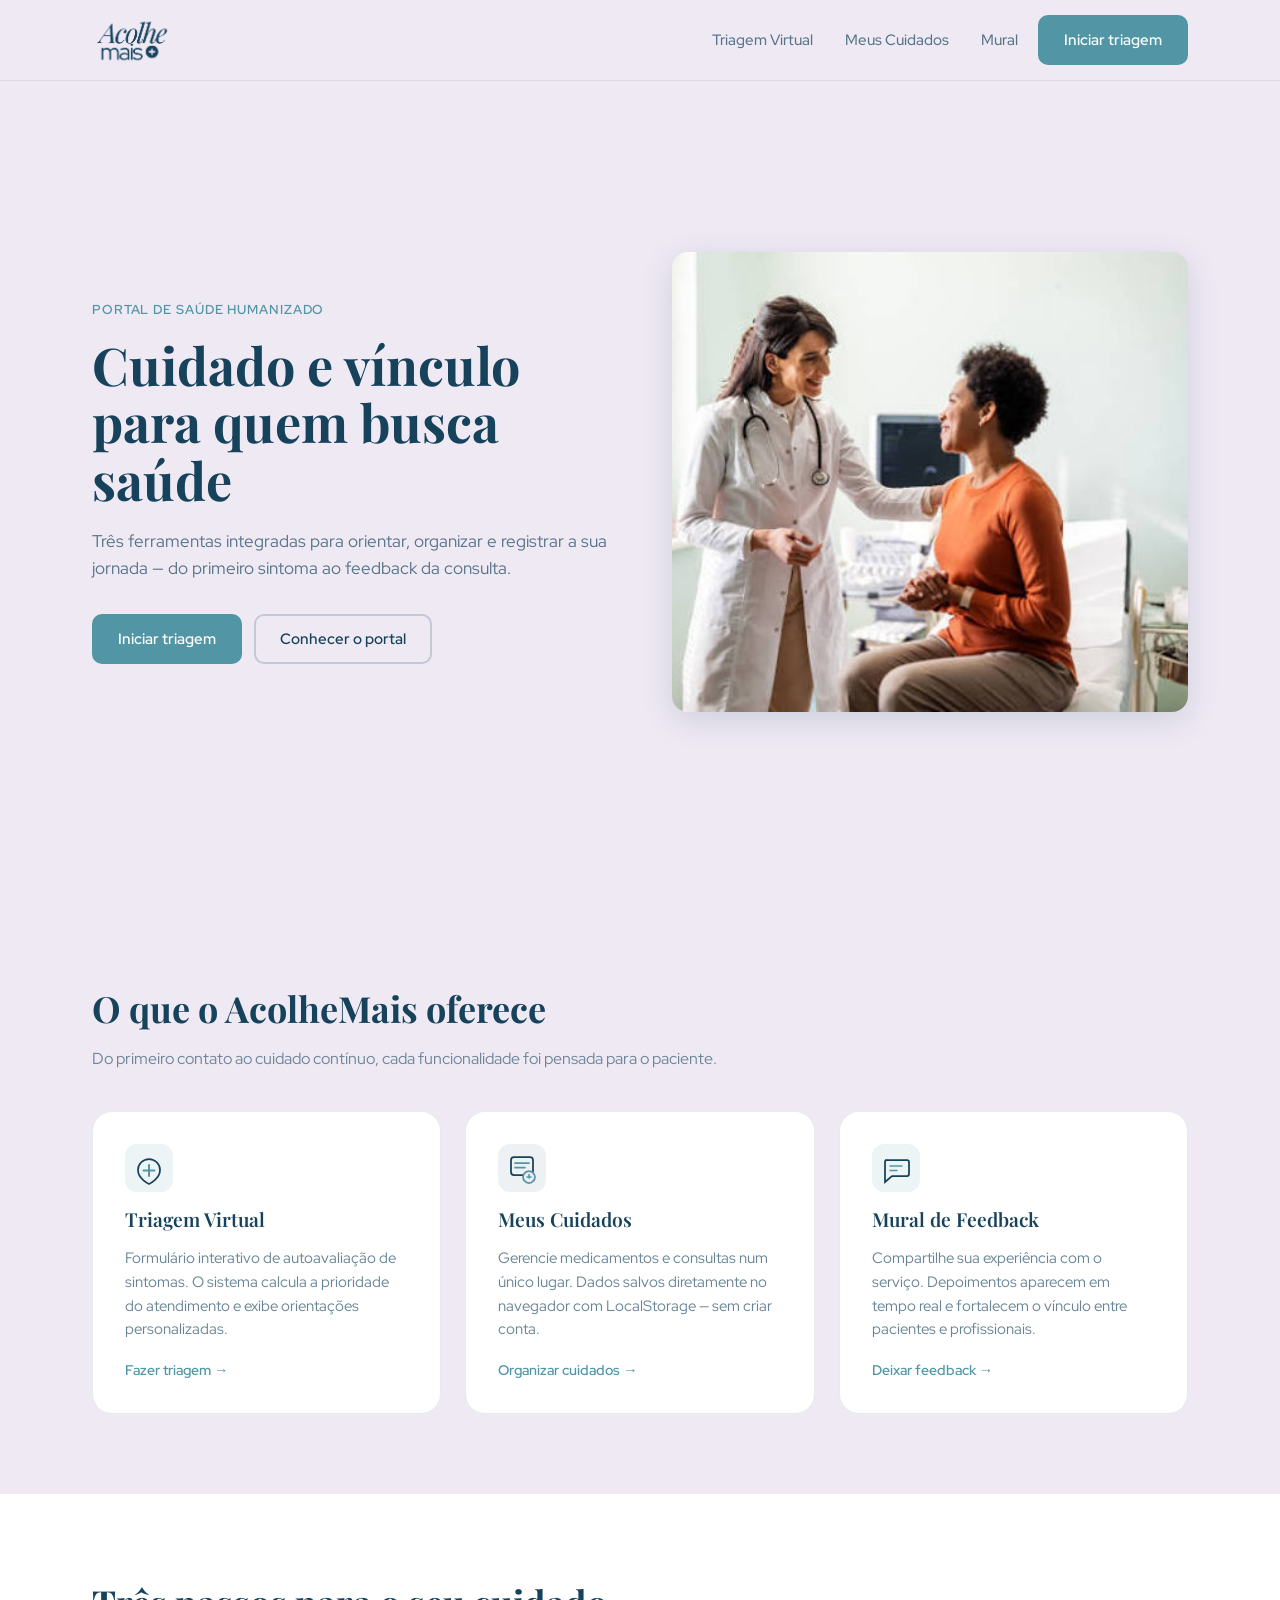
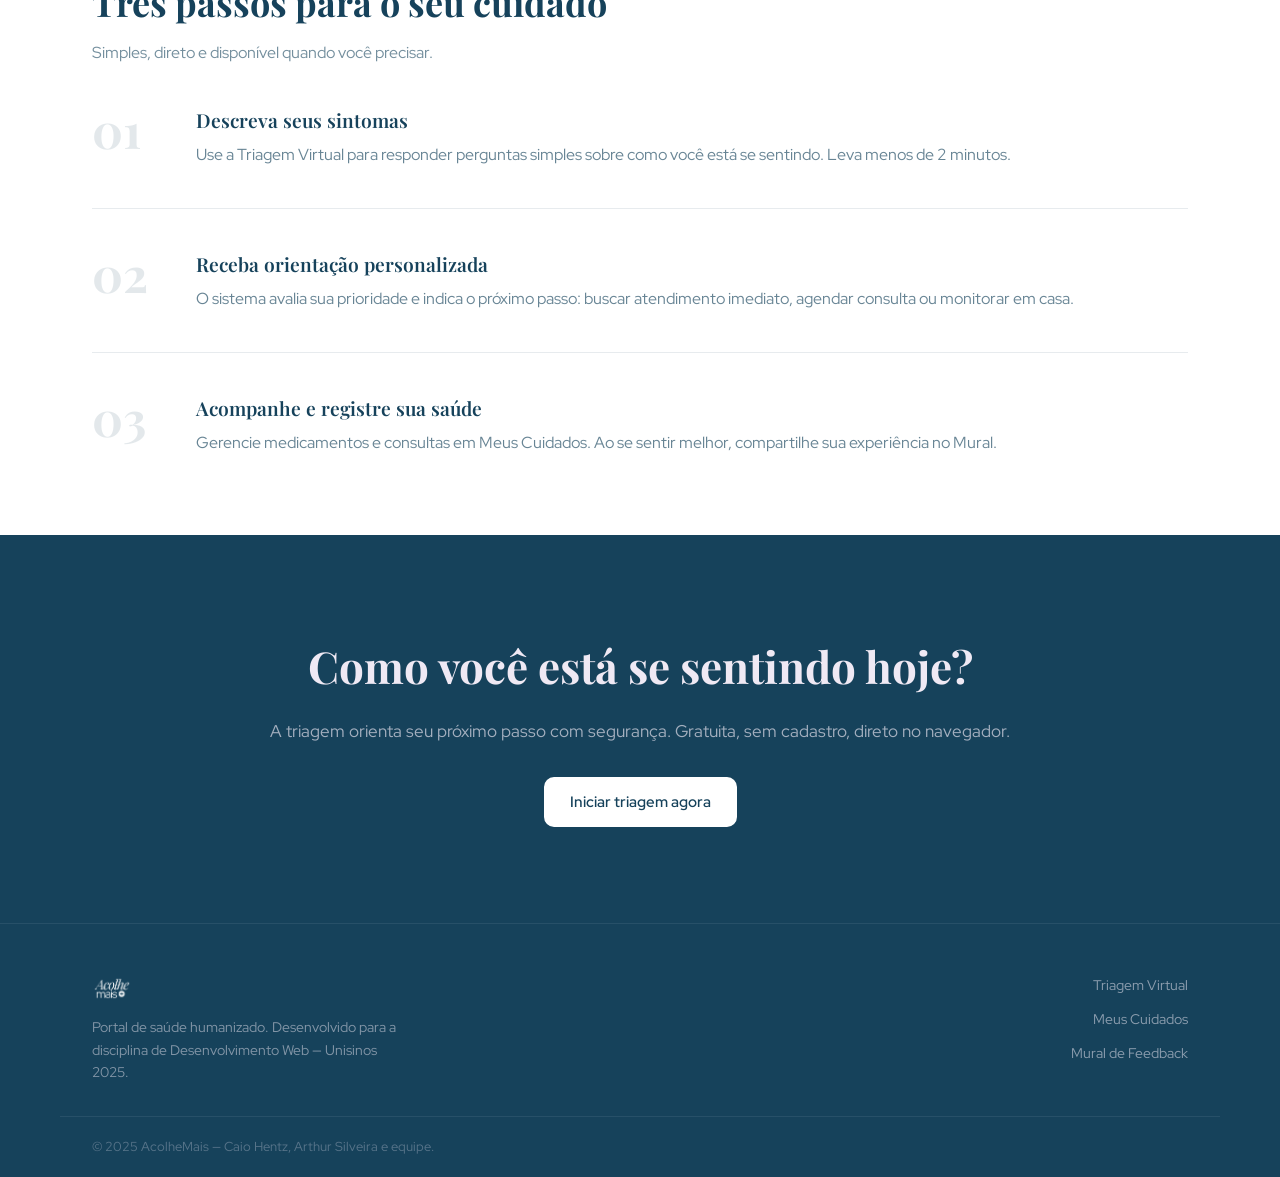
==== AcolheMais/index.html @ adf82b6c "Cria homepage e base UI do AcolheMais - index.html: hero com foto, seção de serviços, passos e CTA -" ====
<!DOCTYPE html>
<html lang="pt-BR">
<head>
  <meta charset="UTF-8">
  <meta name="viewport" content="width=device-width, initial-scale=1.0">
  <title>AcolheMais — Cuidado e Vínculo em Saúde</title>
  <meta name="description" content="Portal de saúde humanizado com triagem virtual, gestão de medicamentos e espaço de feedback.">
  <link rel="preconnect" href="https://fonts.googleapis.com">
  <link rel="preconnect" href="https://fonts.gstatic.com" crossorigin>
  <link href="https://fonts.googleapis.com/css2?family=Playfair+Display:wght@400;600;700&family=Red+Hat+Display:wght@400;500;600&display=swap" rel="stylesheet">
  <link rel="stylesheet" href="css/style.css">
</head>
<body>

  <header class="site-header">
    <nav class="nav">
      <a href="index.html" class="nav-logo">
        <img src="logo.png" alt="AcolheMais" class="logo-img">
      </a>
      <button class="nav-toggle" id="nav-toggle" aria-expanded="false" aria-label="Abrir menu">
        <span></span>
        <span></span>
        <span></span>
      </button>
      <ul class="nav-links" id="nav-menu">
        <li><a href="triagem.html">Triagem Virtual</a></li>
        <li><a href="cuidados.html">Meus Cuidados</a></li>
        <li><a href="feedback.html">Mural</a></li>
        <li><a href="triagem.html" class="btn btn-primary">Iniciar triagem</a></li>
      </ul>
    </nav>
  </header>

  <main>

    <section class="hero">
      <div class="container hero-inner">
        <div class="hero-copy">
          <p class="hero-tag">Portal de Saúde Humanizado</p>
          <h1>Cuidado e vínculo para quem busca saúde</h1>
          <p class="hero-lead">Três ferramentas integradas para orientar, organizar e registrar a sua jornada — do primeiro sintoma ao feedback da consulta.</p>
          <div class="hero-actions">
            <a href="triagem.html" class="btn btn-primary">Iniciar triagem</a>
            <a href="#servicos" class="btn btn-secundario">Conhecer o portal</a>
          </div>
        </div>
        <div class="hero-visual">
          <img src="stock_images/images-2.jpeg" alt="Médica atendendo paciente com atenção e cuidado" class="hero-foto">
        </div>
      </div>
    </section>

    <section class="secao servicos" id="servicos">
      <div class="container">
        <h2>O que o AcolheMais oferece</h2>
        <p class="secao-lead">Do primeiro contato ao cuidado contínuo, cada funcionalidade foi pensada para o paciente.</p>
        <ul class="cards-grid">

          <li class="card">
            <div class="card-icone">
              <svg viewBox="0 0 48 48" fill="none">
                <rect width="48" height="48" rx="12" fill="#5296A5" fill-opacity="0.1"/>
                <path d="M24 15 C18 15 13 20 13 26 C13 35 24 40 24 40 C24 40 35 35 35 26 C35 20 30 15 24 15Z" stroke="#16425B" stroke-width="1.75"/>
                <line x1="24" y1="21" x2="24" y2="32" stroke="#5296A5" stroke-width="2" stroke-linecap="round"/>
                <line x1="18.5" y1="26.5" x2="29.5" y2="26.5" stroke="#5296A5" stroke-width="2" stroke-linecap="round"/>
              </svg>
            </div>
            <h3>Triagem Virtual</h3>
            <p>Formulário interativo de autoavaliação de sintomas. O sistema calcula a prioridade do atendimento e exibe orientações personalizadas.</p>
            <a href="triagem.html" class="card-link">Fazer triagem →</a>
          </li>

          <li class="card">
            <div class="card-icone">
              <svg viewBox="0 0 48 48" fill="none">
                <rect width="48" height="48" rx="12" fill="#16425B" fill-opacity="0.07"/>
                <rect x="13" y="13" width="22" height="18" rx="3" stroke="#16425B" stroke-width="1.75"/>
                <line x1="17" y1="19" x2="31" y2="19" stroke="#5296A5" stroke-width="1.75" stroke-linecap="round"/>
                <line x1="17" y1="23.5" x2="27" y2="23.5" stroke="#5296A5" stroke-width="1.75" stroke-linecap="round"/>
                <circle cx="31" cy="33" r="6" fill="#EFE9F4" stroke="#5296A5" stroke-width="1.75"/>
                <line x1="31" y1="30.5" x2="31" y2="34" stroke="#5296A5" stroke-width="1.5" stroke-linecap="round"/>
                <line x1="29" y1="33" x2="33" y2="33" stroke="#5296A5" stroke-width="1.5" stroke-linecap="round"/>
              </svg>
            </div>
            <h3>Meus Cuidados</h3>
            <p>Gerencie medicamentos e consultas num único lugar. Dados salvos diretamente no navegador com LocalStorage — sem criar conta.</p>
            <a href="cuidados.html" class="card-link">Organizar cuidados →</a>
          </li>

          <li class="card">
            <div class="card-icone">
              <svg viewBox="0 0 48 48" fill="none">
                <rect width="48" height="48" rx="12" fill="#5296A5" fill-opacity="0.1"/>
                <path d="M13 16 H35 A2 2 0 0 1 37 18 V30 A2 2 0 0 1 35 32 H20 L13 38 V18 A2 2 0 0 1 15 16Z" stroke="#16425B" stroke-width="1.75"/>
                <line x1="18" y1="22" x2="30" y2="22" stroke="#5296A5" stroke-width="1.5" stroke-linecap="round"/>
                <line x1="18" y1="26.5" x2="25" y2="26.5" stroke="#5296A5" stroke-width="1.5" stroke-linecap="round"/>
              </svg>
            </div>
            <h3>Mural de Feedback</h3>
            <p>Compartilhe sua experiência com o serviço. Depoimentos aparecem em tempo real e fortalecem o vínculo entre pacientes e profissionais.</p>
            <a href="feedback.html" class="card-link">Deixar feedback →</a>
          </li>

        </ul>
      </div>
    </section>

    <section class="secao como-funciona" id="como-funciona">
      <div class="container">
        <h2>Três passos para o seu cuidado</h2>
        <p class="secao-lead">Simples, direto e disponível quando você precisar.</p>
        <ol class="passos">
          <li class="passo">
            <span class="passo-num">01</span>
            <div>
              <h3>Descreva seus sintomas</h3>
              <p>Use a Triagem Virtual para responder perguntas simples sobre como você está se sentindo. Leva menos de 2 minutos.</p>
            </div>
          </li>
          <li class="passo">
            <span class="passo-num">02</span>
            <div>
              <h3>Receba orientação personalizada</h3>
              <p>O sistema avalia sua prioridade e indica o próximo passo: buscar atendimento imediato, agendar consulta ou monitorar em casa.</p>
            </div>
          </li>
          <li class="passo">
            <span class="passo-num">03</span>
            <div>
              <h3>Acompanhe e registre sua saúde</h3>
              <p>Gerencie medicamentos e consultas em Meus Cuidados. Ao se sentir melhor, compartilhe sua experiência no Mural.</p>
            </div>
          </li>
        </ol>
      </div>
    </section>

    <section class="cta-secao">
      <div class="container cta-inner">
        <h2>Como você está se sentindo hoje?</h2>
        <p>A triagem orienta seu próximo passo com segurança. Gratuita, sem cadastro, direto no navegador.</p>
        <a href="triagem.html" class="btn btn-branco">Iniciar triagem agora</a>
      </div>
    </section>

  </main>

  <footer class="rodape">
    <div class="container rodape-inner">
      <div>
        <img src="logo.png" alt="AcolheMais" class="rodape-logo">
        <p>Portal de saúde humanizado. Desenvolvido para a disciplina de Desenvolvimento Web — Unisinos 2025.</p>
      </div>
      <nav>
        <ul class="rodape-links">
          <li><a href="triagem.html">Triagem Virtual</a></li>
          <li><a href="cuidados.html">Meus Cuidados</a></li>
          <li><a href="feedback.html">Mural de Feedback</a></li>
        </ul>
      </nav>
    </div>
    <div class="container rodape-bottom">
      <p>© 2025 AcolheMais — Caio Hentz, Arthur Silveira e equipe.</p>
    </div>
  </footer>

  <script src="js/main.js"></script>
</body>
</html>
---- AcolheMais/css/style.css ----
/* AcolheMais - Estilos */

:root {
  --azul: #16425B;
  --fundo: #EFE9F4;
  --destaque: #5296A5;
  --titulo: 'Playfair Display', serif;
  --texto: 'Red Hat Display', sans-serif;
}

* {
  box-sizing: border-box;
  margin: 0;
  padding: 0;
}

html {
  scroll-behavior: smooth;
}

body {
  font-family: var(--texto);
  color: var(--azul);
  background: #fff;
  line-height: 1.6;
}

img { display: block; max-width: 100%; }
ul, ol { list-style: none; }
a { text-decoration: none; color: inherit; }

/* --- CONTAINER --- */
.container {
  max-width: 1160px;
  margin: 0 auto;
  padding: 0 2rem;
}

/* --- HEADER --- */
.site-header {
  position: fixed;
  top: 0;
  left: 0;
  right: 0;
  z-index: 50;
  background: var(--fundo);
  border-bottom: 1px solid rgba(22, 66, 91, 0.1);
}

.nav {
  display: flex;
  align-items: center;
  max-width: 1160px;
  margin: 0 auto;
  padding: 0 2rem;
  height: 5rem;
}

.nav-logo { flex-shrink: 0; }

.logo-img {
  height: 64px;
  width: auto;
}

.nav-links {
  display: flex;
  align-items: center;
  gap: 0.5rem;
  margin-left: auto;
}

.nav-links a:not(.btn) {
  padding: 0.4rem 0.75rem;
  font-size: 0.95rem;
  font-weight: 500;
  color: rgba(22, 66, 91, 0.7);
  border-radius: 6px;
  transition: color 0.2s;
}
.nav-links a:not(.btn):hover {
  color: var(--azul);
}

.nav-toggle {
  display: none;
  flex-direction: column;
  gap: 5px;
  padding: 0.5rem;
  background: none;
  border: none;
  cursor: pointer;
  margin-left: auto;
}
.nav-toggle span {
  display: block;
  width: 22px;
  height: 2px;
  background: var(--azul);
  border-radius: 2px;
  transition: transform 0.2s, opacity 0.2s;
}
.nav-toggle[aria-expanded="true"] span:nth-child(1) {
  transform: translateY(7px) rotate(45deg);
}
.nav-toggle[aria-expanded="true"] span:nth-child(2) {
  opacity: 0;
}
.nav-toggle[aria-expanded="true"] span:nth-child(3) {
  transform: translateY(-7px) rotate(-45deg);
}

/* --- BOTÕES --- */
.btn {
  display: inline-block;
  padding: 0.7rem 1.5rem;
  font-family: var(--texto);
  font-size: 0.95rem;
  font-weight: 600;
  border-radius: 10px;
  border: 2px solid transparent;
  cursor: pointer;
  transition: background 0.2s, color 0.2s;
}

.btn-primary {
  background: var(--destaque);
  color: #fff;
  border-color: var(--destaque);
}
.btn-primary:hover {
  background: #3d8396;
  border-color: #3d8396;
}

.btn-secundario {
  background: transparent;
  color: var(--azul);
  border-color: rgba(22, 66, 91, 0.2);
}
.btn-secundario:hover {
  background: rgba(22, 66, 91, 0.07);
}

.btn-branco {
  background: #fff;
  color: var(--azul);
  border-color: #fff;
}
.btn-branco:hover {
  background: var(--fundo);
  border-color: var(--fundo);
}

/* --- HERO --- */
.hero {
  min-height: 100vh;
  display: flex;
  align-items: center;
  padding: 8rem 0 4rem;
  background: var(--fundo);
}

.hero-inner {
  display: grid;
  grid-template-columns: 1fr 1fr;
  gap: 4rem;
  align-items: center;
}

.hero-tag {
  font-size: 0.8rem;
  font-weight: 600;
  letter-spacing: 0.07em;
  text-transform: uppercase;
  color: var(--destaque);
  margin-bottom: 1rem;
}

h1 {
  font-family: var(--titulo);
  font-size: 3.25rem;
  font-weight: 700;
  line-height: 1.1;
  color: var(--azul);
  margin-bottom: 1.25rem;
}

.hero-lead {
  font-size: 1.05rem;
  color: rgba(22, 66, 91, 0.7);
  margin-bottom: 2rem;
}

.hero-actions {
  display: flex;
  gap: 0.75rem;
  flex-wrap: wrap;
}

.hero-foto {
  width: 100%;
  height: 460px;
  object-fit: cover;
  object-position: center top;
  border-radius: 16px;
  box-shadow: 0 8px 32px rgba(22, 66, 91, 0.15);
}

/* --- SEÇÕES --- */
.secao {
  padding: 5rem 0;
}

.servicos {
  background: var(--fundo);
}

.como-funciona {
  background: #fff;
}

h2 {
  font-family: var(--titulo);
  font-size: 2.25rem;
  font-weight: 700;
  color: var(--azul);
  margin-bottom: 0.5rem;
}

.secao-lead {
  font-size: 1rem;
  color: rgba(22, 66, 91, 0.6);
  margin-bottom: 2.5rem;
}

/* --- CARDS --- */
.cards-grid {
  display: grid;
  grid-template-columns: repeat(3, 1fr);
  gap: 1.5rem;
}

.card {
  background: #fff;
  border: 1px solid rgba(22, 66, 91, 0.1);
  border-radius: 20px;
  padding: 2rem;
  display: flex;
  flex-direction: column;
  gap: 0.75rem;
}
.card:hover {
  border-color: rgba(82, 150, 165, 0.3);
}

.card-icone {
  width: 48px;
  height: 48px;
}

.card h3 {
  font-family: var(--titulo);
  font-size: 1.2rem;
  font-weight: 600;
  color: var(--azul);
}

.card p {
  font-size: 0.93rem;
  color: rgba(22, 66, 91, 0.65);
  flex: 1;
}

.card-link {
  font-size: 0.9rem;
  font-weight: 600;
  color: var(--destaque);
  margin-top: 0.25rem;
}
.card-link:hover {
  color: #3d8396;
}

/* --- PASSOS --- */
.passos {
  display: flex;
  flex-direction: column;
}

.passo {
  display: grid;
  grid-template-columns: 72px 1fr;
  gap: 2rem;
  padding: 2.5rem 0;
  border-bottom: 1px solid rgba(22, 66, 91, 0.1);
  align-items: start;
}
.passo:first-child { padding-top: 0; }
.passo:last-child { border-bottom: none; padding-bottom: 0; }

.passo-num {
  font-family: var(--titulo);
  font-size: 3rem;
  font-weight: 700;
  color: rgba(22, 66, 91, 0.12);
  line-height: 1;
}

.passo h3 {
  font-family: var(--titulo);
  font-size: 1.2rem;
  font-weight: 600;
  color: var(--azul);
  margin-bottom: 0.4rem;
}

.passo p {
  font-size: 1rem;
  color: rgba(22, 66, 91, 0.65);
}

/* --- CTA --- */
.cta-secao {
  background: var(--azul);
  padding: 6rem 0;
  text-align: center;
}

.cta-inner h2 {
  color: var(--fundo);
  font-size: 2.75rem;
  margin-bottom: 1rem;
}

.cta-inner p {
  color: rgba(239, 233, 244, 0.65);
  font-size: 1.05rem;
  margin-bottom: 2rem;
}

/* --- RODAPÉ --- */
.rodape {
  background: var(--azul);
  border-top: 1px solid rgba(239, 233, 244, 0.08);
}

.rodape-inner {
  display: grid;
  grid-template-columns: 1fr auto;
  gap: 4rem;
  padding-top: 3rem;
  padding-bottom: 2rem;
  align-items: start;
}

.rodape-logo {
  height: 32px;
  width: auto;
  filter: brightness(0) invert(1) opacity(0.9);
  margin-bottom: 0.75rem;
}

.rodape-inner p {
  font-size: 0.875rem;
  color: rgba(239, 233, 244, 0.5);
  max-width: 36ch;
}

.rodape-links {
  display: flex;
  flex-direction: column;
  gap: 0.5rem;
  text-align: right;
}
.rodape-links a {
  font-size: 0.9rem;
  color: rgba(239, 233, 244, 0.55);
  transition: color 0.2s;
}
.rodape-links a:hover {
  color: var(--fundo);
}

.rodape-bottom {
  border-top: 1px solid rgba(239, 233, 244, 0.08);
  padding-top: 1.25rem;
  padding-bottom: 1.25rem;
}
.rodape-bottom p {
  font-size: 0.8rem;
  color: rgba(239, 233, 244, 0.3);
}

/* --- PÁGINAS INTERNAS --- */
.pagina {
  padding-top: 5rem; /* compensa o header fixo */
}

.pagina-topo {
  background: var(--fundo);
  padding: 3.5rem 0;
  border-bottom: 1px solid rgba(22, 66, 91, 0.1);
}

.pagina-topo h1 {
  font-size: 2.5rem;
  margin-bottom: 0.5rem;
}

.pagina-descricao {
  font-size: 1rem;
  color: rgba(22, 66, 91, 0.65);
}

/* --- RESPONSIVO --- */
@media (max-width: 768px) {
  .nav-links {
    display: none;
    position: fixed;
    top: 5rem;
    left: 0;
    right: 0;
    bottom: 0;
    background: var(--fundo);
    flex-direction: column;
    align-items: stretch;
    padding: 1.5rem 2rem;
    gap: 0.25rem;
    overflow-y: auto;
  }
  .nav-links.aberto {
    display: flex;
  }
  .nav-links a:not(.btn) {
    padding: 0.85rem 1rem;
    font-size: 1rem;
  }
  .nav-links .btn {
    text-align: center;
    margin-top: 0.5rem;
  }
  .nav-toggle {
    display: flex;
  }

  h1 { font-size: 2.25rem; }

  .hero {
    padding: 7rem 0 3rem;
  }
  .hero-inner {
    grid-template-columns: 1fr;
    gap: 2.5rem;
  }
  .hero-visual {
    display: none;
  }

  .cards-grid {
    grid-template-columns: 1fr;
  }

  .rodape-inner {
    grid-template-columns: 1fr;
    gap: 2rem;
  }
  .rodape-links {
    flex-direction: row;
    flex-wrap: wrap;
    gap: 0.5rem 1.5rem;
    text-align: left;
  }
}

@media (max-width: 480px) {
  h1 { font-size: 1.875rem; }
  .hero-actions {
    flex-direction: column;
  }
  .hero-actions .btn {
    text-align: center;
  }
  .cta-inner h2 { font-size: 2rem; }
  .cta-inner .btn-branco {
    width: 100%;
  }
}
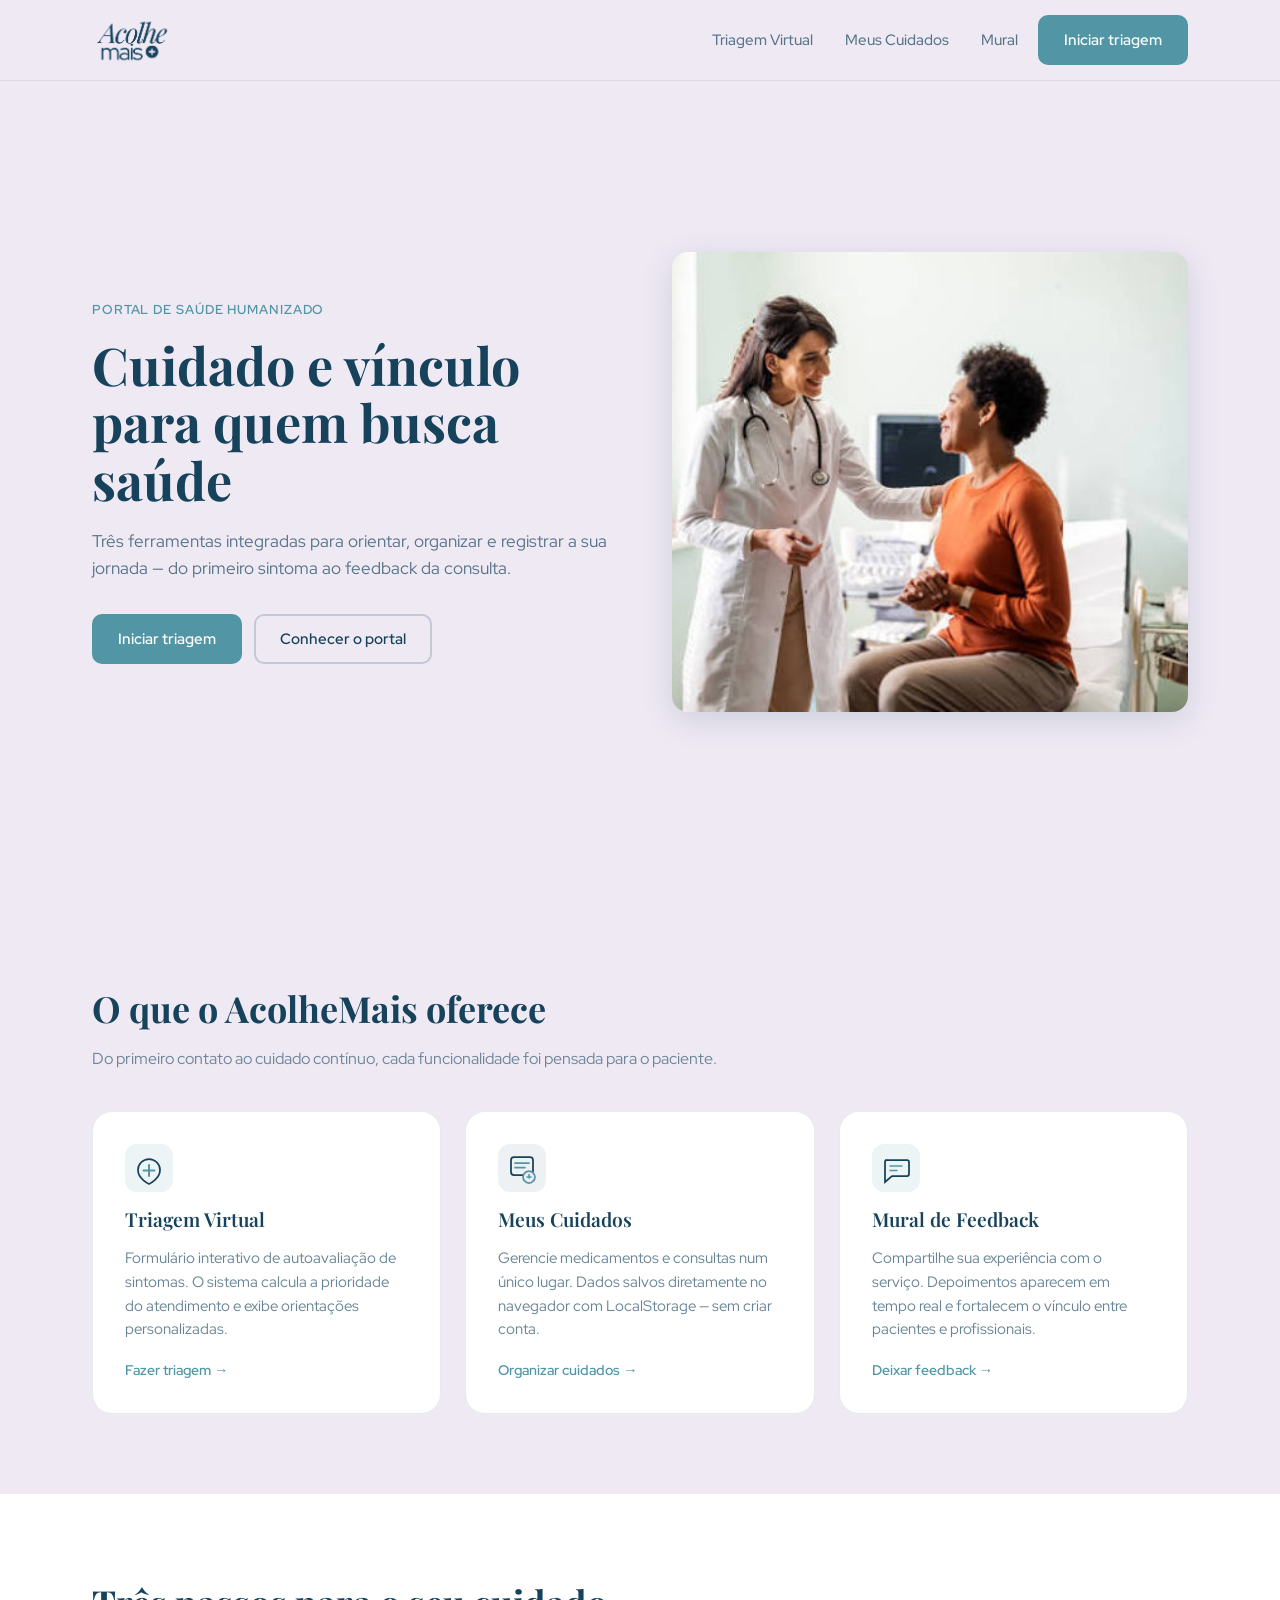
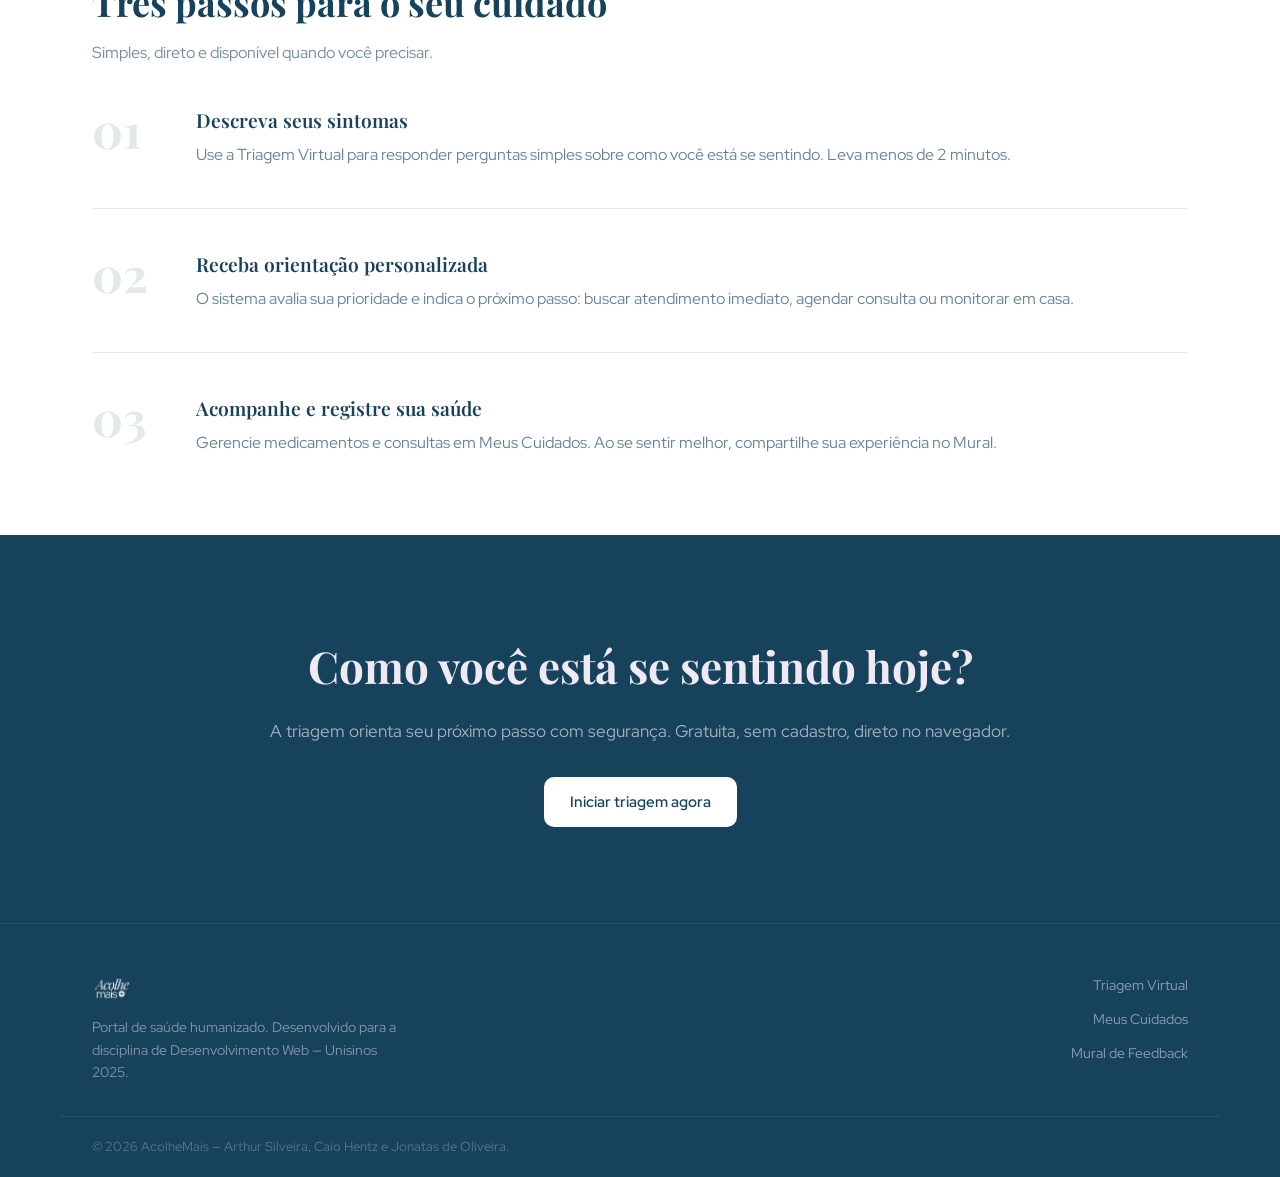
==== commit 8f8c46fa: "Finalização das telas de Triagem, Cuidados e lógica JS" ====
--- a/AcolheMais/index.html
+++ b/AcolheMais/index.html
@@ -160,7 +160,7 @@
       </nav>
     </div>
     <div class="container rodape-bottom">
-      <p>© 2025 AcolheMais — Caio Hentz, Arthur Silveira e equipe.</p>
+      <p>© 2026 AcolheMais — Arthur Silveira, Caio Hentz e Jonatas de Oliveira.</p>
     </div>
   </footer>
 
--- a/AcolheMais/css/style.css
+++ b/AcolheMais/css/style.css
@@ -29,14 +29,14 @@
 ul, ol { list-style: none; }
 a { text-decoration: none; color: inherit; }
 
-/* --- CONTAINER --- */
+
 .container {
   max-width: 1160px;
   margin: 0 auto;
   padding: 0 2rem;
 }
 
-/* --- HEADER --- */
+
 .site-header {
   position: fixed;
   top: 0;
@@ -110,7 +110,6 @@
   transform: translateY(-7px) rotate(-45deg);
 }
 
-/* --- BOTÕES --- */
 .btn {
   display: inline-block;
   padding: 0.7rem 1.5rem;
@@ -152,7 +151,7 @@
   border-color: var(--fundo);
 }
 
-/* --- HERO --- */
+
 .hero {
   min-height: 100vh;
   display: flex;
@@ -320,7 +319,6 @@
   color: rgba(22, 66, 91, 0.65);
 }
 
-/* --- CTA --- */
 .cta-secao {
   background: var(--azul);
   padding: 6rem 0;
@@ -339,7 +337,6 @@
   margin-bottom: 2rem;
 }
 
-/* --- RODAPÉ --- */
 .rodape {
   background: var(--azul);
   border-top: 1px solid rgba(239, 233, 244, 0.08);
@@ -392,9 +389,8 @@
   color: rgba(239, 233, 244, 0.3);
 }
 
-/* --- PÁGINAS INTERNAS --- */
 .pagina {
-  padding-top: 5rem; /* compensa o header fixo */
+  padding-top: 5rem; 
 }
 
 .pagina-topo {
@@ -413,7 +409,6 @@
   color: rgba(22, 66, 91, 0.65);
 }
 
-/* --- RESPONSIVO --- */
 @media (max-width: 768px) {
   .nav-links {
     display: none;
@@ -486,3 +481,105 @@
     width: 100%;
   }
 }
+
+.form-card {
+    padding: 2.5rem;
+    max-width: 800px;
+    margin: 0 auto;
+   
+}
+
+.form-card input, 
+.form-card select {
+    width: 100%;
+    padding: 0.8rem;
+    margin-top: 0.5rem;
+    margin-bottom: 1.5rem;
+    border: 1px solid rgba(22, 66, 91, 0.2);
+    border-radius: 8px;
+    font-family: var(--texto);
+    color: var(--azul);
+}
+
+.etapa {
+    display: none;
+}
+
+.etapa.ativo {
+    display: block;
+    animation: fadeIn 0.5s;
+}
+
+.form-actions {
+    display: flex;
+    gap: 1rem;
+    margin-top: 1rem;
+}
+
+@keyframes fadeIn {
+    from { opacity: 0; transform: translateY(10px); }
+    to { opacity: 1; transform: translateY(0); }
+}
+
+#resultadoFinal {
+    display: none;  
+    margin-top: 2rem;
+    padding: 2rem 0;
+    background: var(--fundo);
+    border-radius: 6px;
+    text-align: center;
+} 
+
+.resultado{
+  color: rgba(22, 66, 91, 0.65);; 
+  padding: 1.5rem; 
+  border-radius: 12px; 
+  font-family: var(--texto);
+  font-weight: 500; 
+  font-size: 1.2rem;
+}
+
+.item-diario-content {
+    display: flex;
+    flex-direction: column;
+    gap: 0.8rem;
+    width: 100%;
+}
+
+.item-diario-botoes {
+    display: flex;
+    gap: 0.5rem;
+}
+
+.btn-diario {
+    display: inline-flex;
+    align-items: center;
+    justify-content: center;
+    gap: 6px;
+    padding: 0.4rem 0.8rem;
+    font-family: var(--texto);
+    font-size: 0.85rem;
+    font-weight: 500;
+    border-radius: 8px;
+    background: transparent;
+    cursor: pointer;
+    transition: all 0.2s ease;
+}
+
+.btn-resolvido {
+    border: 1px solid rgba(22, 66, 91, 0.2);
+    color: var(--azul);
+}
+
+.btn-resolvido:hover {
+    background: rgba(22, 66, 91, 0.05);
+}
+
+.btn-excluir {
+    border: 1px solid #ff4d4f; /* Vermelho */
+    color: #ff4d4f;
+}
+
+.btn-excluir:hover {
+    background: rgba(255, 77, 79, 0.05); 
+}
